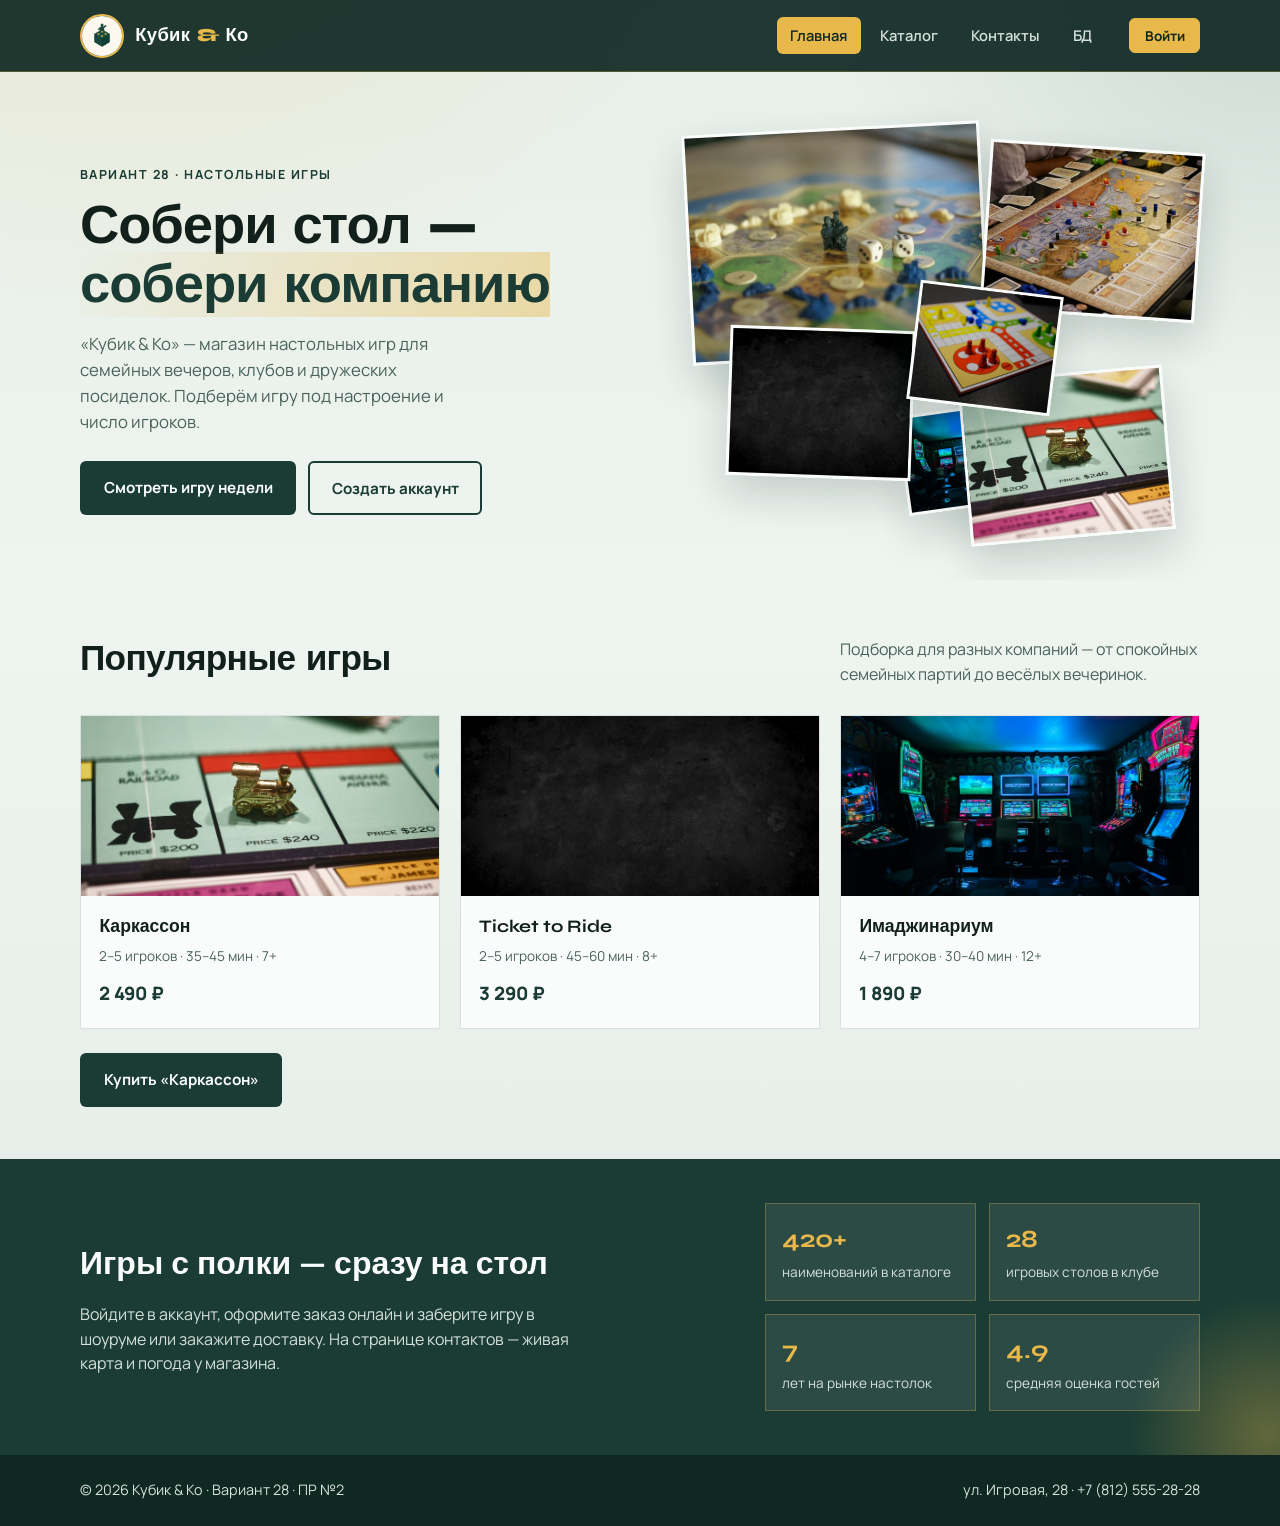
==== index.html @ 72695bb3 "Сайт «Кубик & Ко» 1.0" ====
<!DOCTYPE html>
<html lang="ru">
<head>
  <meta charset="UTF-8">
  <meta name="viewport" content="width=device-width, initial-scale=1.0">
  <title>Кубик &amp; Ко — магазин настольных игр</title>
  <meta name="description" content="Интернет-магазин настольных игр «Кубик & Ко». Семейные стратегии, вечеринки и классика для компании.">
  <link rel="stylesheet" href="Style.css">
  <link rel="icon" href="images/logo.jpg" type="image/jpeg">
</head>
<body>
  <header class="site-header">
    <div class="container header-inner">
      <a class="logo" href="index.html">
        <img src="images/logo.jpg" alt="Логотип Кубик и Ко">
        <span class="logo-text">Кубик <span>&amp;</span> Ко</span>
      </a>
      <nav class="nav" aria-label="Основное меню">
        <a class="active" href="index.html">Главная</a>
        <a href="product.html">Каталог</a>
        <a href="contacts.html">Контакты</a>
        <a href="db.html">БД</a>
      </nav>
      <div class="auth-slot" id="auth-slot"></div>
    </div>
  </header>

  <main>
    <section class="hero">
      <div class="container hero-grid">
        <div class="hero-copy">
          <p class="eyebrow">Вариант 28 · Настольные игры</p>
          <h1>Собери стол — <em>собери компанию</em></h1>
          <p class="hero-lead">
            «Кубик &amp; Ко» — магазин настольных игр для семейных вечеров,
            клубов и дружеских посиделок. Подберём игру под настроение и число игроков.
          </p>
          <div class="cta-row">
            <a class="btn btn-primary" href="product.html">Смотреть игру недели</a>
            <button type="button" class="btn btn-ghost" data-open-auth="register">Создать аккаунт</button>
          </div>
        </div>

        <div class="collage" aria-label="Витрина игр">
          <img class="img-1" src="images/game1.jpg" alt="Настольная игра на столе">
          <img class="img-2" src="images/game2.jpg" alt="Игровой вечер">
          <img class="img-3" src="images/game3.jpg" alt="Фишки и кубики">
          <img class="img-4" src="images/game4.jpg" alt="Коробка с игрой">
          <img class="img-5" src="images/game5.jpg" alt="Карты и миплы">
          <img class="img-6" src="images/game6.jpg" alt="Игровое поле">
        </div>
      </div>
    </section>

    <section class="section">
      <div class="container">
        <div class="section-head" data-reveal>
          <h2>Популярные игры</h2>
          <p>Подборка для разных компаний — от спокойных семейных партий до весёлых вечеринок.</p>
        </div>
        <div class="catalog">
          <article class="game-card" data-reveal>
            <img src="images/game4.jpg" alt="Каркассон">
            <div class="game-card-body">
              <h3>Каркассон</h3>
              <p class="game-meta">2–5 игроков · 35–45 мин · 7+</p>
              <p class="price">2 490 ₽</p>
            </div>
          </article>
          <article class="game-card" data-reveal>
            <img src="images/game3.jpg" alt="Тикет ту Райд">
            <div class="game-card-body">
              <h3>Ticket to Ride</h3>
              <p class="game-meta">2–5 игроков · 45–60 мин · 8+</p>
              <p class="price">3 290 ₽</p>
            </div>
          </article>
          <article class="game-card" data-reveal>
            <img src="images/game6.jpg" alt="Имаджинариум">
            <div class="game-card-body">
              <h3>Имаджинариум</h3>
              <p class="game-meta">4–7 игроков · 30–40 мин · 12+</p>
              <p class="price">1 890 ₽</p>
            </div>
          </article>
        </div>
        <p style="margin-top: 1.5rem;" data-reveal>
          <a class="btn btn-primary" href="product.html">Купить «Каркассон»</a>
        </p>
      </div>
    </section>

    <section class="about-band">
      <div class="container about-inner" data-reveal>
        <div>
          <h2>Игры с полки — сразу на стол</h2>
          <p>
            Войдите в аккаунт, оформите заказ онлайн и заберите игру в шоуруме
            или закажите доставку. На странице контактов — живая карта и погода у магазина.
          </p>
        </div>
        <div class="stats">
          <div class="stat">
            <strong>420+</strong>
            <span>наименований в каталоге</span>
          </div>
          <div class="stat">
            <strong>28</strong>
            <span>игровых столов в клубе</span>
          </div>
          <div class="stat">
            <strong>7</strong>
            <span>лет на рынке настолок</span>
          </div>
          <div class="stat">
            <strong>4.9</strong>
            <span>средняя оценка гостей</span>
          </div>
        </div>
      </div>
    </section>
  </main>

  <footer class="site-footer">
    <div class="container footer-inner">
      <p>© 2026 Кубик &amp; Ко · Вариант 28 · ПР №2</p>
      <p><a href="contacts.html">ул. Игровая, 28 · +7 (812) 555-28-28</a></p>
    </div>
  </footer>

  <script src="js/app.js"></script>
</body>
</html>
---- Style.css ----
/* Кубик & Ко — вариант 28 */
@import url("https://fonts.googleapis.com/css2?family=Manrope:wght@400;500;600;700&family=Syne:wght@600;700;800&display=swap");

:root {
  --felt: #1a3c34;
  --felt-deep: #0f2822;
  --mustard: #e8b84a;
  --mustard-soft: #f3d58a;
  --paper: #eef4f0;
  --fog: #d5e0da;
  --ink: #12201c;
  --muted: #4a635a;
  --white: #fafcfb;
  --line: rgba(26, 60, 52, 0.14);
  --radius: 6px;
  --shadow: 0 18px 40px rgba(15, 40, 34, 0.18);
  --max: 1120px;
  --header-h: 72px;
}

*,
*::before,
*::after {
  box-sizing: border-box;
  margin: 0;
  padding: 0;
}

html {
  scroll-behavior: smooth;
}

body {
  font-family: "Manrope", sans-serif;
  color: var(--ink);
  background:
    radial-gradient(ellipse 90% 60% at 10% -10%, rgba(232, 184, 74, 0.18), transparent 55%),
    radial-gradient(ellipse 70% 50% at 100% 0%, rgba(26, 60, 52, 0.12), transparent 50%),
    linear-gradient(180deg, #e8f0eb 0%, var(--paper) 40%, #e4ebe6 100%);
  min-height: 100vh;
  line-height: 1.55;
}

img {
  max-width: 100%;
  display: block;
}

a {
  color: inherit;
  text-decoration: none;
}

ul {
  list-style: none;
}

.container {
  width: min(100% - 2rem, var(--max));
  margin-inline: auto;
}

/* —— Header —— */
.site-header {
  position: sticky;
  top: 0;
  z-index: 100;
  height: var(--header-h);
  background: rgba(15, 40, 34, 0.92);
  backdrop-filter: blur(10px);
  border-bottom: 1px solid rgba(232, 184, 74, 0.25);
}

.header-inner {
  height: 100%;
  display: flex;
  align-items: center;
  justify-content: space-between;
  gap: 1rem;
}

.header-inner .nav {
  margin-left: auto;
}

.logo {
  display: flex;
  align-items: center;
  gap: 0.7rem;
  color: var(--white);
}

.logo img {
  width: 44px;
  height: 44px;
  border-radius: 50%;
  object-fit: cover;
  border: 2px solid var(--mustard);
  background: var(--white);
}

.logo-text {
  font-family: "Syne", sans-serif;
  font-weight: 800;
  font-size: 1.15rem;
  letter-spacing: 0.02em;
}

.logo-text span {
  color: var(--mustard);
}

.nav {
  display: flex;
  gap: 0.35rem;
  flex-wrap: wrap;
  justify-content: flex-end;
}

.nav a {
  color: var(--fog);
  font-weight: 600;
  font-size: 0.92rem;
  padding: 0.45rem 0.85rem;
  border-radius: var(--radius);
  transition: color 0.2s, background 0.2s;
}

.nav a:hover,
.nav a.active {
  color: var(--felt-deep);
  background: var(--mustard);
}

/* —— Hero —— */
.hero {
  position: relative;
  padding: 3.5rem 0 2rem;
  overflow: hidden;
}

.hero-grid {
  display: grid;
  grid-template-columns: 1.05fr 0.95fr;
  gap: 2.5rem;
  align-items: center;
}

.eyebrow {
  display: inline-block;
  font-size: 0.78rem;
  font-weight: 700;
  letter-spacing: 0.12em;
  text-transform: uppercase;
  color: var(--felt);
  margin-bottom: 0.85rem;
}

.hero h1 {
  font-family: "Syne", sans-serif;
  font-weight: 800;
  font-size: clamp(2.1rem, 4.5vw, 3.4rem);
  line-height: 1.08;
  letter-spacing: -0.02em;
  margin-bottom: 1rem;
  max-width: 14ch;
}

.hero h1 em {
  font-style: normal;
  color: var(--felt);
  background: linear-gradient(120deg, transparent 0%, rgba(232, 184, 74, 0.45) 100%);
  box-decoration-break: clone;
}

.hero-lead {
  color: var(--muted);
  font-size: 1.05rem;
  max-width: 38ch;
  margin-bottom: 1.6rem;
}

.cta-row {
  display: flex;
  flex-wrap: wrap;
  gap: 0.75rem;
}

.btn {
  display: inline-flex;
  align-items: center;
  justify-content: center;
  gap: 0.4rem;
  font-family: "Manrope", sans-serif;
  font-weight: 700;
  font-size: 0.95rem;
  padding: 0.85rem 1.35rem;
  border-radius: var(--radius);
  border: 2px solid transparent;
  cursor: pointer;
  transition: transform 0.2s, background 0.2s, color 0.2s, border-color 0.2s;
}

.btn:hover {
  transform: translateY(-2px);
}

.btn-primary {
  background: var(--felt);
  color: var(--white);
}

.btn-primary:hover {
  background: var(--felt-deep);
}

.btn-ghost {
  background: transparent;
  border-color: var(--felt);
  color: var(--felt);
}

.btn-ghost:hover {
  background: var(--felt);
  color: var(--white);
}

/* Absolute-positioned collage (requirement) */
.collage {
  position: relative;
  width: 100%;
  height: 420px;
  margin-inline: auto;
}

.collage img {
  position: absolute;
  object-fit: cover;
  border: 3px solid var(--white);
  box-shadow: var(--shadow);
  transition: transform 0.35s ease, z-index 0s;
}

.collage img:hover {
  transform: scale(1.04) rotate(0deg) !important;
  z-index: 20;
}

.collage .img-1 {
  width: 58%;
  height: 230px;
  top: 0;
  left: 0;
  z-index: 3;
  transform: rotate(-3deg);
}

.collage .img-2 {
  width: 42%;
  height: 170px;
  top: 18px;
  right: 0;
  z-index: 4;
  transform: rotate(4deg);
}

.collage .img-3 {
  width: 36%;
  height: 150px;
  top: 200px;
  left: 8%;
  z-index: 5;
  transform: rotate(2deg);
}

.collage .img-4 {
  width: 40%;
  height: 165px;
  bottom: 10px;
  right: 6%;
  z-index: 4;
  transform: rotate(-5deg);
}

.collage .img-5 {
  width: 28%;
  height: 120px;
  top: 160px;
  right: 28%;
  z-index: 6;
  transform: rotate(7deg);
}

.collage .img-6 {
  width: 24%;
  height: 100px;
  bottom: 40px;
  left: 42%;
  z-index: 2;
  transform: rotate(-8deg);
}

/* —— Sections —— */
.section {
  padding: 3.25rem 0;
}

.section-head {
  display: flex;
  flex-wrap: wrap;
  align-items: end;
  justify-content: space-between;
  gap: 1rem;
  margin-bottom: 1.75rem;
}

.section-head h2 {
  font-family: "Syne", sans-serif;
  font-weight: 800;
  font-size: clamp(1.6rem, 3vw, 2.2rem);
  letter-spacing: -0.02em;
}

.section-head p {
  color: var(--muted);
  max-width: 36ch;
}

.catalog {
  display: grid;
  grid-template-columns: repeat(3, 1fr);
  gap: 1.25rem;
}

.game-card {
  background: var(--white);
  border: 1px solid var(--line);
  overflow: hidden;
  transition: transform 0.25s, box-shadow 0.25s;
}

.game-card:hover {
  transform: translateY(-4px);
  box-shadow: var(--shadow);
}

.game-card img {
  width: 100%;
  height: 180px;
  object-fit: cover;
}

.game-card-body {
  padding: 1.1rem 1.15rem 1.25rem;
}

.game-card h3 {
  font-family: "Syne", sans-serif;
  font-size: 1.1rem;
  margin-bottom: 0.35rem;
}

.game-meta {
  font-size: 0.85rem;
  color: var(--muted);
  margin-bottom: 0.75rem;
}

.price {
  font-weight: 800;
  color: var(--felt);
  font-size: 1.15rem;
}

.about-band {
  background: var(--felt);
  color: var(--white);
  padding: 2.75rem 0;
  position: relative;
  overflow: hidden;
}

.about-band::before {
  content: "";
  position: absolute;
  inset: auto -10% -40% auto;
  width: 280px;
  height: 280px;
  border-radius: 50%;
  background: radial-gradient(circle, rgba(232, 184, 74, 0.35), transparent 70%);
  pointer-events: none;
}

.about-inner {
  display: grid;
  grid-template-columns: 1.2fr 0.8fr;
  gap: 2rem;
  align-items: center;
  position: relative;
}

.about-inner h2 {
  font-family: "Syne", sans-serif;
  font-size: clamp(1.5rem, 3vw, 2rem);
  margin-bottom: 0.85rem;
}

.about-inner p {
  color: var(--fog);
  max-width: 50ch;
}

.stats {
  display: grid;
  grid-template-columns: 1fr 1fr;
  gap: 0.85rem;
}

.stat {
  background: rgba(255, 255, 255, 0.08);
  border: 1px solid rgba(232, 184, 74, 0.3);
  padding: 1rem;
}

.stat strong {
  display: block;
  font-family: "Syne", sans-serif;
  font-size: 1.55rem;
  color: var(--mustard);
}

.stat span {
  font-size: 0.85rem;
  color: var(--fog);
}

/* —— Product page —— */
.page-hero {
  padding: 2.5rem 0 1rem;
}

.page-hero h1 {
  font-family: "Syne", sans-serif;
  font-weight: 800;
  font-size: clamp(1.8rem, 3.5vw, 2.6rem);
  letter-spacing: -0.02em;
}

.breadcrumb {
  font-size: 0.85rem;
  color: var(--muted);
  margin-bottom: 0.75rem;
}

.breadcrumb a:hover {
  color: var(--felt);
  text-decoration: underline;
}

.product-layout {
  display: grid;
  grid-template-columns: 1fr 1fr;
  gap: 2.5rem;
  padding-bottom: 3rem;
  align-items: start;
}

.product-gallery {
  background: var(--white);
  border: 1px solid var(--line);
  padding: 0.75rem;
}

.product-gallery img {
  width: 100%;
  height: 380px;
  object-fit: cover;
}

.product-info .badge {
  display: inline-block;
  background: rgba(232, 184, 74, 0.35);
  color: var(--felt-deep);
  font-weight: 700;
  font-size: 0.78rem;
  letter-spacing: 0.06em;
  text-transform: uppercase;
  padding: 0.35rem 0.65rem;
  margin-bottom: 0.85rem;
}

.product-info h1 {
  font-family: "Syne", sans-serif;
  font-size: clamp(1.7rem, 3vw, 2.3rem);
  margin-bottom: 0.5rem;
}

.product-price {
  font-family: "Syne", sans-serif;
  font-size: 2rem;
  color: var(--felt);
  margin: 1rem 0;
}

.product-desc {
  color: var(--muted);
  margin-bottom: 1.25rem;
}

.specs {
  display: grid;
  grid-template-columns: 1fr 1fr;
  gap: 0.65rem;
  margin-bottom: 1.5rem;
}

.spec {
  background: var(--white);
  border: 1px solid var(--line);
  padding: 0.75rem 0.9rem;
}

.spec dt {
  font-size: 0.75rem;
  text-transform: uppercase;
  letter-spacing: 0.06em;
  color: var(--muted);
}

.spec dd {
  font-weight: 700;
  margin-top: 0.15rem;
}

.composition {
  background: var(--white);
  border: 1px solid var(--line);
  padding: 1.25rem;
  margin-top: 1rem;
}

.composition h2 {
  font-family: "Syne", sans-serif;
  font-size: 1.15rem;
  margin-bottom: 0.75rem;
}

.composition li {
  position: relative;
  padding-left: 1.1rem;
  margin-bottom: 0.4rem;
  color: var(--muted);
}

.composition li::before {
  content: "▸";
  position: absolute;
  left: 0;
  color: var(--mustard);
  font-weight: 800;
}

/* —— Contacts —— */
.contacts-grid {
  display: grid;
  grid-template-columns: 1.1fr 0.9fr;
  gap: 2rem;
  padding-bottom: 3.5rem;
}

.contact-card {
  background: var(--white);
  border: 1px solid var(--line);
  padding: 1.75rem;
}

.contact-card h2 {
  font-family: "Syne", sans-serif;
  font-size: 1.4rem;
  margin-bottom: 0.5rem;
}

.slogan {
  font-family: "Syne", sans-serif;
  font-size: 1.35rem;
  color: var(--felt);
  margin: 1rem 0 1.5rem;
  line-height: 1.3;
}

.contact-list li {
  display: grid;
  grid-template-columns: 110px 1fr;
  gap: 0.5rem;
  padding: 0.7rem 0;
  border-bottom: 1px solid var(--line);
  font-size: 0.98rem;
}

.contact-list li:last-child {
  border-bottom: none;
}

.contact-list .label {
  color: var(--muted);
  font-weight: 600;
}

.map-placeholder {
  min-height: 320px;
  background:
    linear-gradient(135deg, rgba(26, 60, 52, 0.85), rgba(26, 60, 52, 0.55)),
    url("images/game5.jpg") center / cover;
  color: var(--white);
  display: flex;
  flex-direction: column;
  justify-content: flex-end;
  padding: 1.5rem;
  border: 1px solid var(--line);
}

.map-placeholder strong {
  font-family: "Syne", sans-serif;
  font-size: 1.2rem;
}

.map-placeholder p {
  color: var(--fog);
  margin-top: 0.35rem;
}

/* —— Footer —— */
.site-footer {
  background: var(--felt-deep);
  color: var(--fog);
  padding: 1.5rem 0;
  font-size: 0.9rem;
}

.footer-inner {
  display: flex;
  flex-wrap: wrap;
  justify-content: space-between;
  gap: 0.75rem;
  align-items: center;
}

.site-footer a:hover {
  color: var(--mustard);
}

/* —— Motion —— */
@keyframes rise-in {
  from {
    opacity: 0;
    transform: translateY(18px);
  }
  to {
    opacity: 1;
    transform: translateY(0);
  }
}

.hero-copy,
.collage,
.section-head,
.game-card,
.product-gallery,
.product-info,
.contact-card,
.map-placeholder {
  animation: rise-in 0.7s ease both;
}

.collage {
  animation-delay: 0.12s;
}

.game-card:nth-child(2) {
  animation-delay: 0.08s;
}

.game-card:nth-child(3) {
  animation-delay: 0.16s;
}

/* —— Adaptive —— */
@media (max-width: 900px) {
  .hero-grid,
  .product-layout,
  .contacts-grid,
  .about-inner {
    grid-template-columns: 1fr;
  }

  .catalog {
    grid-template-columns: 1fr 1fr;
  }

  .collage {
    height: 360px;
    max-width: 520px;
  }

  .hero h1 {
    max-width: none;
  }
}

@media (max-width: 640px) {
  .nav a {
    padding: 0.35rem 0.55rem;
    font-size: 0.82rem;
  }

  .logo-text {
    font-size: 0.95rem;
  }

  .catalog {
    grid-template-columns: 1fr;
  }

  .collage {
    height: 300px;
  }

  .collage .img-1 {
    width: 70%;
    height: 160px;
  }

  .collage .img-2 {
    width: 48%;
    height: 120px;
  }

  .collage .img-5,
  .collage .img-6 {
    display: none;
  }

  .specs,
  .stats {
    grid-template-columns: 1fr;
  }

  .contact-list li {
    grid-template-columns: 1fr;
  }

  .product-gallery img {
    height: 240px;
  }

  .header-inner {
    flex-wrap: wrap;
    height: auto;
    padding: 0.6rem 0;
  }

  .site-header {
    height: auto;
  }

  .auth-slot {
    width: 100%;
    justify-content: flex-end;
  }
}

/* —— ПР №2: auth, forms, modal, map —— */
.auth-slot {
  display: flex;
  align-items: center;
  gap: 0.5rem;
  margin-left: 0.5rem;
}

.btn-auth {
  font-family: "Manrope", sans-serif;
  font-weight: 700;
  font-size: 0.85rem;
  padding: 0.45rem 0.9rem;
  border-radius: var(--radius);
  border: 1px solid var(--mustard);
  background: var(--mustard);
  color: var(--felt-deep);
  cursor: pointer;
  transition: transform 0.2s, background 0.2s;
}

.btn-auth:hover {
  transform: translateY(-1px);
  background: var(--mustard-soft);
}

.btn-auth--out {
  background: transparent;
  color: var(--fog);
  border-color: rgba(232, 184, 74, 0.45);
}

.user-chip {
  color: var(--mustard);
  font-weight: 600;
  font-size: 0.85rem;
  max-width: 140px;
  overflow: hidden;
  text-overflow: ellipsis;
  white-space: nowrap;
}

body.modal-open {
  overflow: hidden;
}

.modal {
  position: fixed;
  inset: 0;
  z-index: 200;
  display: flex;
  align-items: center;
  justify-content: center;
  padding: 1rem;
  opacity: 0;
  visibility: hidden;
  transition: opacity 0.25s, visibility 0.25s;
}

.modal.is-open {
  opacity: 1;
  visibility: visible;
}

.modal__backdrop {
  position: absolute;
  inset: 0;
  background: rgba(15, 40, 34, 0.62);
  backdrop-filter: blur(4px);
}

.modal__dialog {
  position: relative;
  width: min(100%, 420px);
  background: var(--white);
  border: 1px solid var(--line);
  box-shadow: var(--shadow);
  padding: 1.5rem 1.4rem 1.6rem;
  transform: translateY(12px) scale(0.98);
  transition: transform 0.25s;
}

.modal.is-open .modal__dialog {
  transform: translateY(0) scale(1);
}

.modal__close {
  position: absolute;
  top: 0.55rem;
  right: 0.7rem;
  border: none;
  background: transparent;
  font-size: 1.5rem;
  line-height: 1;
  color: var(--muted);
  cursor: pointer;
}

.auth-tabs {
  display: grid;
  grid-template-columns: 1fr 1fr;
  gap: 0.35rem;
  margin-bottom: 1.1rem;
}

.auth-tab {
  font-family: "Manrope", sans-serif;
  font-weight: 700;
  font-size: 0.9rem;
  padding: 0.55rem;
  border: 1px solid var(--line);
  background: var(--paper);
  color: var(--muted);
  cursor: pointer;
}

.auth-tab.is-active {
  background: var(--felt);
  color: var(--white);
  border-color: var(--felt);
}

.auth-form {
  display: none;
}

.auth-form.is-active {
  display: block;
}

.auth-form h2 {
  font-family: "Syne", sans-serif;
  font-size: 1.35rem;
  margin-bottom: 1rem;
}

.auth-form label,
.order-form label {
  display: block;
  font-weight: 600;
  font-size: 0.88rem;
  margin-bottom: 0.85rem;
  color: var(--ink);
}

.auth-form input,
.order-form input,
.order-form select,
.order-form textarea {
  display: block;
  width: 100%;
  margin-top: 0.35rem;
  padding: 0.7rem 0.8rem;
  border: 1px solid var(--line);
  border-radius: var(--radius);
  font: inherit;
  background: var(--paper);
  color: var(--ink);
}

.auth-form input:focus,
.order-form input:focus,
.order-form select:focus,
.order-form textarea:focus {
  outline: 2px solid rgba(232, 184, 74, 0.65);
  border-color: var(--mustard);
}

.btn-block {
  width: 100%;
  margin-top: 0.35rem;
}

.form-error {
  color: #b42318;
  background: #fdecea;
  border: 1px solid #f5c2c0;
  padding: 0.55rem 0.7rem;
  font-size: 0.88rem;
  margin-bottom: 0.75rem;
}

.form-db-hint {
  font-size: 0.82rem;
  color: var(--muted);
  margin: -0.35rem 0 0.9rem;
}

.auth-form.shake {
  animation: shake 0.35s ease;
}

@keyframes shake {
  0%,
  100% {
    transform: translateX(0);
  }
  25% {
    transform: translateX(-6px);
  }
  75% {
    transform: translateX(6px);
  }
}

.toast-box {
  position: fixed;
  right: 1rem;
  bottom: 1rem;
  z-index: 300;
  display: flex;
  flex-direction: column;
  gap: 0.5rem;
  max-width: min(340px, calc(100vw - 2rem));
}

.toast {
  background: var(--felt-deep);
  color: var(--white);
  padding: 0.85rem 1rem;
  border-left: 4px solid var(--mustard);
  box-shadow: var(--shadow);
  opacity: 0;
  transform: translateY(8px);
  transition: opacity 0.25s, transform 0.25s;
  font-size: 0.92rem;
}

.toast.is-visible {
  opacity: 1;
  transform: translateY(0);
}

.toast--success {
  border-left-color: #3d9a6a;
}

.toast--error {
  border-left-color: #d64545;
}

.order-panel {
  background: var(--white);
  border: 1px solid var(--line);
  padding: 1.35rem;
  margin-top: 1.5rem;
}

.order-panel h2 {
  font-family: "Syne", sans-serif;
  font-size: 1.25rem;
  margin-bottom: 0.35rem;
}

.order-panel .hint {
  color: var(--muted);
  font-size: 0.9rem;
  margin-bottom: 1rem;
}

.qty-row {
  display: flex;
  align-items: center;
  gap: 0.5rem;
  margin-bottom: 0.85rem;
}

.qty-row input {
  width: 64px;
  text-align: center;
  margin-top: 0;
}

.qty-btn {
  width: 36px;
  height: 36px;
  border: 1px solid var(--line);
  background: var(--paper);
  font-size: 1.1rem;
  font-weight: 700;
  cursor: pointer;
  border-radius: var(--radius);
}

.order-total-row {
  display: flex;
  justify-content: space-between;
  align-items: center;
  font-weight: 800;
  font-size: 1.15rem;
  margin: 0.75rem 0 1rem;
  color: var(--felt);
}

.order-success {
  margin-top: 1rem;
  padding: 0.9rem 1rem;
  background: #e8f6ee;
  border: 1px solid #b7e0c5;
  color: #1b5e3b;
  opacity: 0;
  transform: translateY(6px);
  transition: opacity 0.3s, transform 0.3s;
}

.order-success.is-visible {
  opacity: 1;
  transform: translateY(0);
}

#store-map {
  width: 100%;
  height: 340px;
  border: 1px solid var(--line);
  background: var(--fog);
  z-index: 1;
}

.store-marker {
  background: transparent;
  border: none;
}

.store-marker__dot {
  display: block;
  width: 22px;
  height: 22px;
  border-radius: 50%;
  background: var(--mustard);
  border: 3px solid var(--felt);
  box-shadow: 0 0 0 6px rgba(232, 184, 74, 0.35);
}

.store-weather {
  margin-top: 0.85rem;
  padding: 0.85rem 1rem;
  background: var(--white);
  border: 1px solid var(--line);
  font-size: 0.95rem;
  color: var(--muted);
}

.store-weather strong {
  color: var(--felt);
}

[data-reveal] {
  opacity: 0;
  transform: translateY(16px);
  transition: opacity 0.55s ease, transform 0.55s ease;
}

[data-reveal].is-revealed {
  opacity: 1;
  transform: translateY(0);
}

.collage img {
  transition: transform 0.35s ease, translate 0.2s ease, z-index 0s;
}
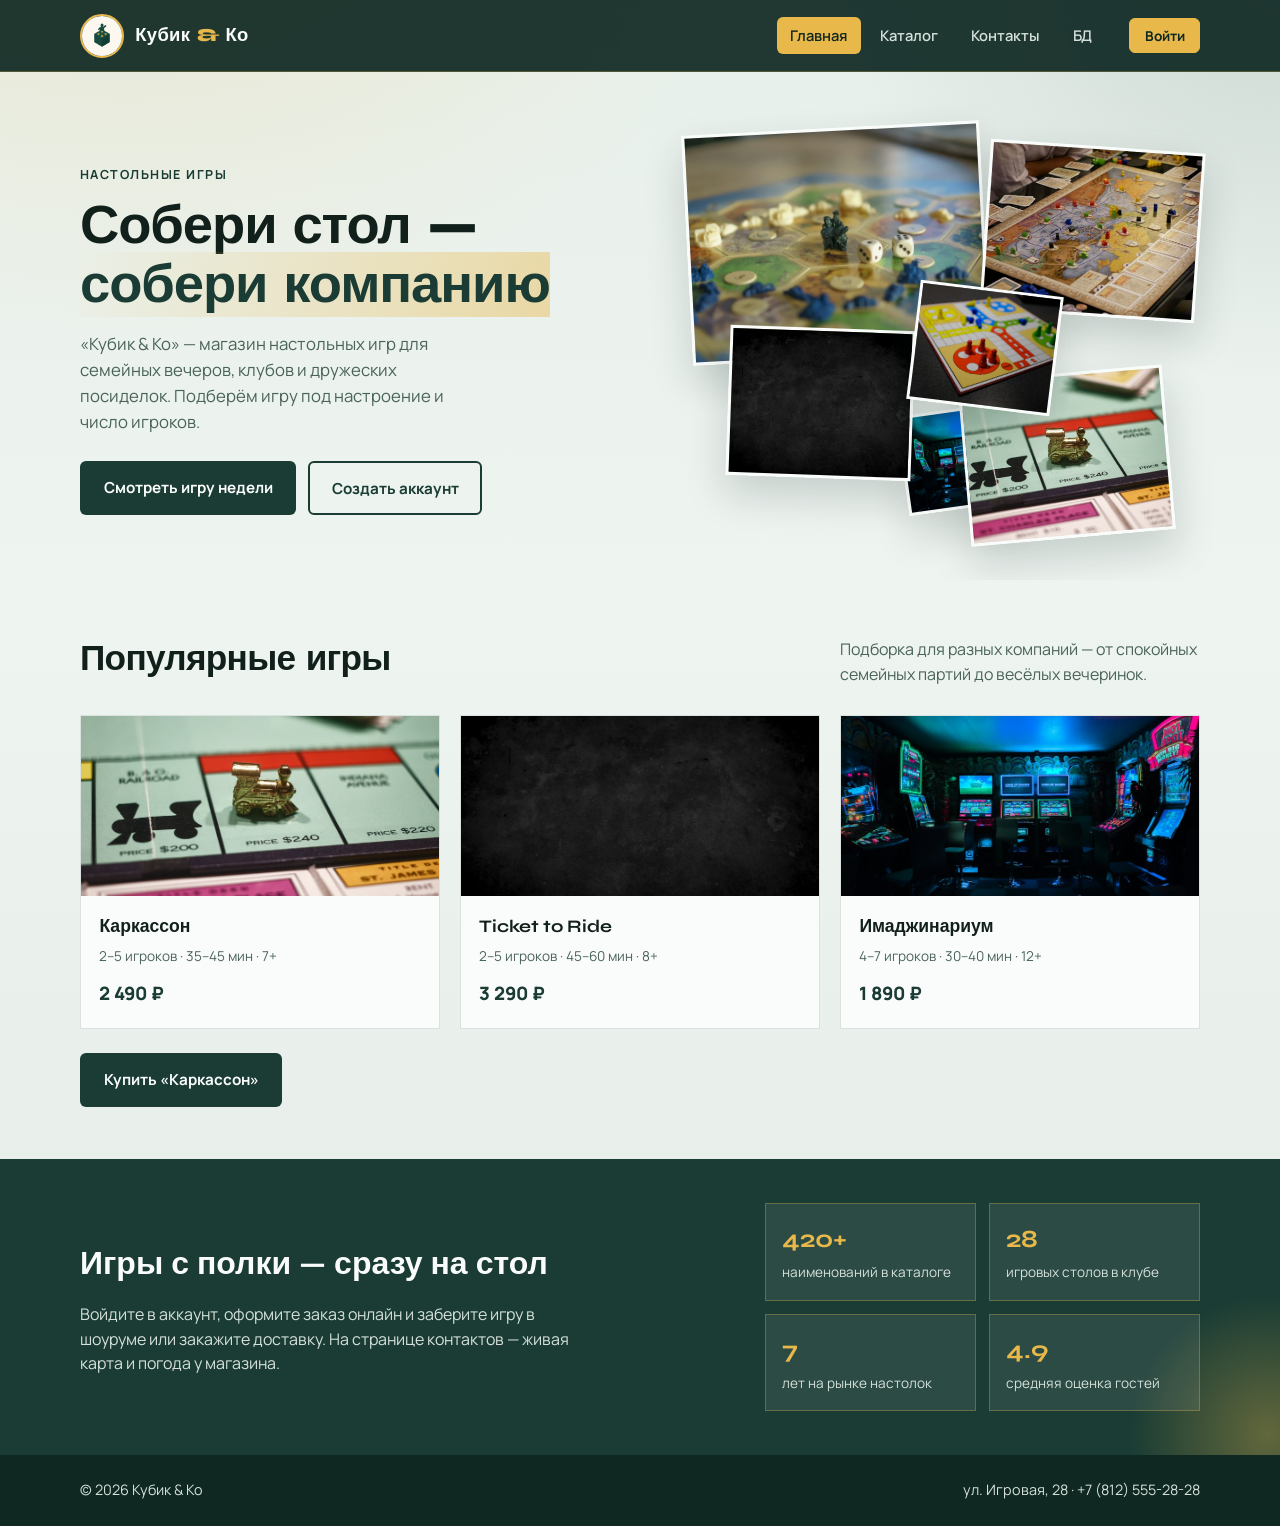
==== commit 91bd883e: "Сайт «Кубик & Ко» 5.0" ====
--- a/index.html
+++ b/index.html
@@ -29,7 +29,7 @@
     <section class="hero">
       <div class="container hero-grid">
         <div class="hero-copy">
-          <p class="eyebrow">Вариант 28 · Настольные игры</p>
+          <p class="eyebrow">Настольные игры</p>
           <h1>Собери стол — <em>собери компанию</em></h1>
           <p class="hero-lead">
             «Кубик &amp; Ко» — магазин настольных игр для семейных вечеров,
@@ -123,7 +123,7 @@
 
   <footer class="site-footer">
     <div class="container footer-inner">
-      <p>© 2026 Кубик &amp; Ко · Вариант 28 · ПР №2</p>
+      <p>© 2026 Кубик &amp; Ко</p>
       <p><a href="contacts.html">ул. Игровая, 28 · +7 (812) 555-28-28</a></p>
     </div>
   </footer>
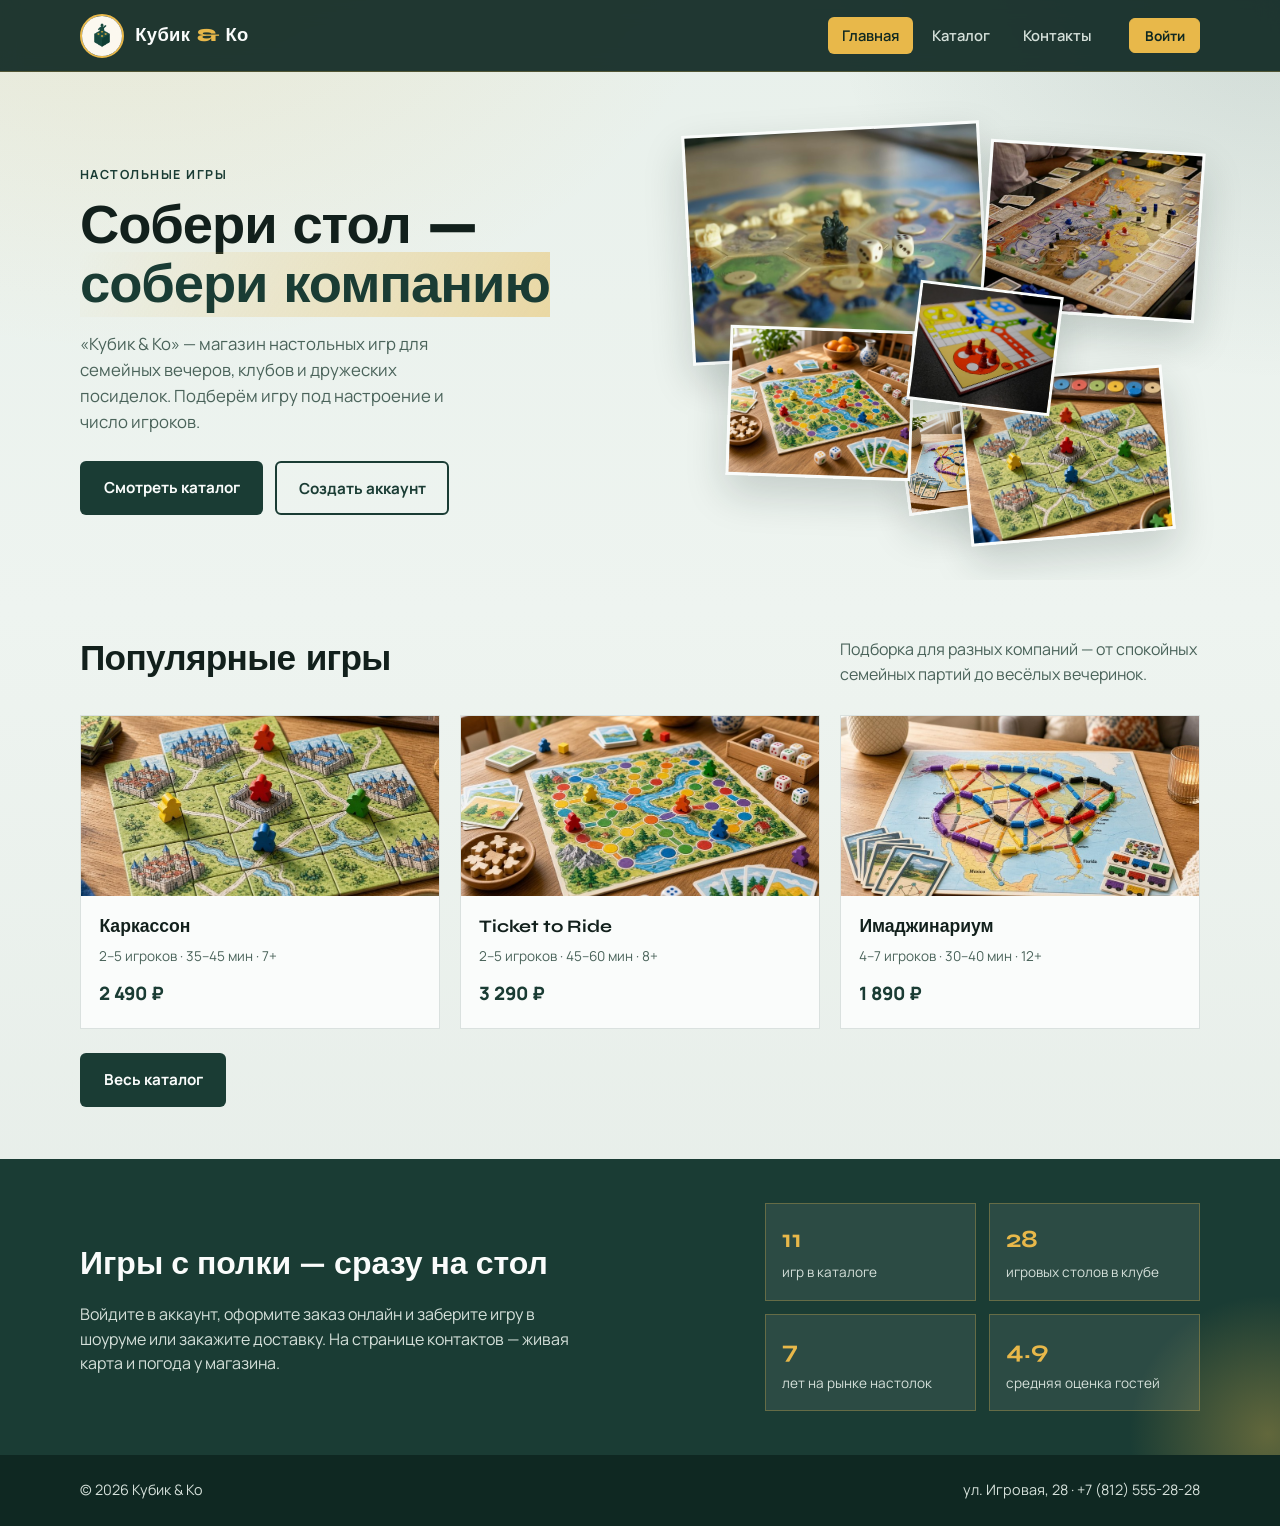
==== commit c120fdad: "Сайт «Кубик & Ко» 7.0" ====
--- a/index.html
+++ b/index.html
@@ -17,9 +17,9 @@
       </a>
       <nav class="nav" aria-label="Основное меню">
         <a class="active" href="index.html">Главная</a>
-        <a href="product.html">Каталог</a>
+        <a href="catalog.html">Каталог</a>
         <a href="contacts.html">Контакты</a>
-        <a href="db.html">БД</a>
+        <a href="db.html" class="nav-db" hidden>БД</a>
       </nav>
       <div class="auth-slot" id="auth-slot"></div>
     </div>
@@ -36,7 +36,7 @@
             клубов и дружеских посиделок. Подберём игру под настроение и число игроков.
           </p>
           <div class="cta-row">
-            <a class="btn btn-primary" href="product.html">Смотреть игру недели</a>
+            <a class="btn btn-primary" href="catalog.html">Смотреть каталог</a>
             <button type="button" class="btn btn-ghost" data-open-auth="register">Создать аккаунт</button>
           </div>
         </div>
@@ -58,34 +58,9 @@
           <h2>Популярные игры</h2>
           <p>Подборка для разных компаний — от спокойных семейных партий до весёлых вечеринок.</p>
         </div>
-        <div class="catalog">
-          <article class="game-card" data-reveal>
-            <img src="images/game4.jpg" alt="Каркассон">
-            <div class="game-card-body">
-              <h3>Каркассон</h3>
-              <p class="game-meta">2–5 игроков · 35–45 мин · 7+</p>
-              <p class="price">2 490 ₽</p>
-            </div>
-          </article>
-          <article class="game-card" data-reveal>
-            <img src="images/game3.jpg" alt="Тикет ту Райд">
-            <div class="game-card-body">
-              <h3>Ticket to Ride</h3>
-              <p class="game-meta">2–5 игроков · 45–60 мин · 8+</p>
-              <p class="price">3 290 ₽</p>
-            </div>
-          </article>
-          <article class="game-card" data-reveal>
-            <img src="images/game6.jpg" alt="Имаджинариум">
-            <div class="game-card-body">
-              <h3>Имаджинариум</h3>
-              <p class="game-meta">4–7 игроков · 30–40 мин · 12+</p>
-              <p class="price">1 890 ₽</p>
-            </div>
-          </article>
-        </div>
+        <div class="catalog" id="home-catalog"></div>
         <p style="margin-top: 1.5rem;" data-reveal>
-          <a class="btn btn-primary" href="product.html">Купить «Каркассон»</a>
+          <a class="btn btn-primary" href="catalog.html">Весь каталог</a>
         </p>
       </div>
     </section>
@@ -101,8 +76,8 @@
         </div>
         <div class="stats">
           <div class="stat">
-            <strong>420+</strong>
-            <span>наименований в каталоге</span>
+            <strong>11</strong>
+            <span>игр в каталоге</span>
           </div>
           <div class="stat">
             <strong>28</strong>
@@ -128,6 +103,25 @@
     </div>
   </footer>
 
+  <script src="js/games.js"></script>
   <script src="js/app.js"></script>
+  <script>
+    (function () {
+      const grid = document.getElementById("home-catalog");
+      if (!grid || !window.KUBIK_GAMES) return;
+      grid.innerHTML = window.KUBIK_GAMES.slice(0, 3).map(function (g) {
+        return (
+          '<a class="game-card game-card--link" href="product.html?id=' + g.id + '" data-reveal>' +
+            '<img src="' + g.image + '" alt="' + g.short + '">' +
+            '<div class="game-card-body">' +
+              "<h3>" + g.short + "</h3>" +
+              '<p class="game-meta">' + g.players + " игроков · " + g.time + " · " + g.age + "</p>" +
+              '<p class="price">' + g.price.toLocaleString("ru-RU") + " ₽</p>" +
+            "</div>" +
+          "</a>"
+        );
+      }).join("");
+    })();
+  </script>
 </body>
 </html>
--- a/Style.css
+++ b/Style.css
@@ -39,6 +39,12 @@
     linear-gradient(180deg, #e8f0eb 0%, var(--paper) 40%, #e4ebe6 100%);
   min-height: 100vh;
   line-height: 1.55;
+  display: flex;
+  flex-direction: column;
+}
+
+main {
+  flex: 1 0 auto;
 }
 
 img {
@@ -566,6 +572,14 @@
   grid-template-columns: 1.1fr 0.9fr;
   gap: 2rem;
   padding-bottom: 3.5rem;
+  align-items: stretch;
+}
+
+.map-col {
+  display: flex;
+  flex-direction: column;
+  gap: 0.65rem;
+  min-height: 100%;
 }
 
 .contact-card {
@@ -635,6 +649,30 @@
   color: var(--fog);
   padding: 1.5rem 0;
   font-size: 0.9rem;
+  margin-top: auto;
+  flex-shrink: 0;
+}
+
+.section-lead {
+  color: var(--muted);
+  margin-top: 0.35rem;
+}
+
+.game-card--link {
+  display: block;
+  color: inherit;
+  text-decoration: none;
+}
+
+.btn-sm {
+  display: inline-flex;
+  margin-top: 0.65rem;
+  padding: 0.45rem 0.9rem;
+  font-size: 0.85rem;
+}
+
+.catalog--full {
+  grid-template-columns: repeat(auto-fill, minmax(220px, 1fr));
 }
 
 .footer-inner {
@@ -856,15 +894,7 @@
 }
 
 .modal__close {
-  position: absolute;
-  top: 0.55rem;
-  right: 0.7rem;
-  border: none;
-  background: transparent;
-  font-size: 1.5rem;
-  line-height: 1;
-  color: var(--muted);
-  cursor: pointer;
+  display: none;
 }
 
 .auth-tabs {
@@ -1031,26 +1061,58 @@
 
 .qty-row {
   display: flex;
-  align-items: center;
+  flex-direction: column;
+  align-items: stretch;
+  gap: 0.35rem;
+  margin-bottom: 0.85rem;
+}
+
+.qty-label {
+  font-weight: 600;
+  font-size: 0.88rem;
+}
+
+.qty-controls {
+  display: grid;
+  grid-template-columns: 48px 1fr 48px;
   gap: 0.5rem;
-  margin-bottom: 0.85rem;
-}
-
-.qty-row input {
-  width: 64px;
+  align-items: stretch;
+}
+
+.qty-controls input[type="number"] {
+  width: 100%;
   text-align: center;
   margin-top: 0;
+  padding: 0.7rem 0.8rem;
+  border: 1px solid var(--line);
+  border-radius: var(--radius);
+  font: inherit;
+  background: var(--paper);
+  color: var(--ink);
+  -moz-appearance: textfield;
+  appearance: textfield;
+}
+
+.qty-controls input[type="number"]::-webkit-outer-spin-button,
+.qty-controls input[type="number"]::-webkit-inner-spin-button {
+  -webkit-appearance: none;
+  margin: 0;
 }
 
 .qty-btn {
-  width: 36px;
-  height: 36px;
+  width: 100%;
+  min-height: 46px;
   border: 1px solid var(--line);
   background: var(--paper);
-  font-size: 1.1rem;
+  font-size: 1.2rem;
   font-weight: 700;
   cursor: pointer;
   border-radius: var(--radius);
+  color: var(--ink);
+}
+
+.order-form select {
+  min-height: 46px;
 }
 
 .order-total-row {
@@ -1081,10 +1143,28 @@
 
 #store-map {
   width: 100%;
-  height: 340px;
+  flex: 1 1 auto;
+  min-height: 320px;
+  height: 100%;
   border: 1px solid var(--line);
   background: var(--fog);
   z-index: 1;
+}
+
+.leaflet-control-attribution {
+  display: none !important;
+}
+
+.store-weather--compact {
+  margin-top: 0;
+  padding: 0.55rem 0.75rem;
+  font-size: 0.88rem;
+  line-height: 1.35;
+}
+
+.store-weather--compact .weather-temp {
+  color: var(--felt);
+  font-weight: 800;
 }
 
 .store-marker {
